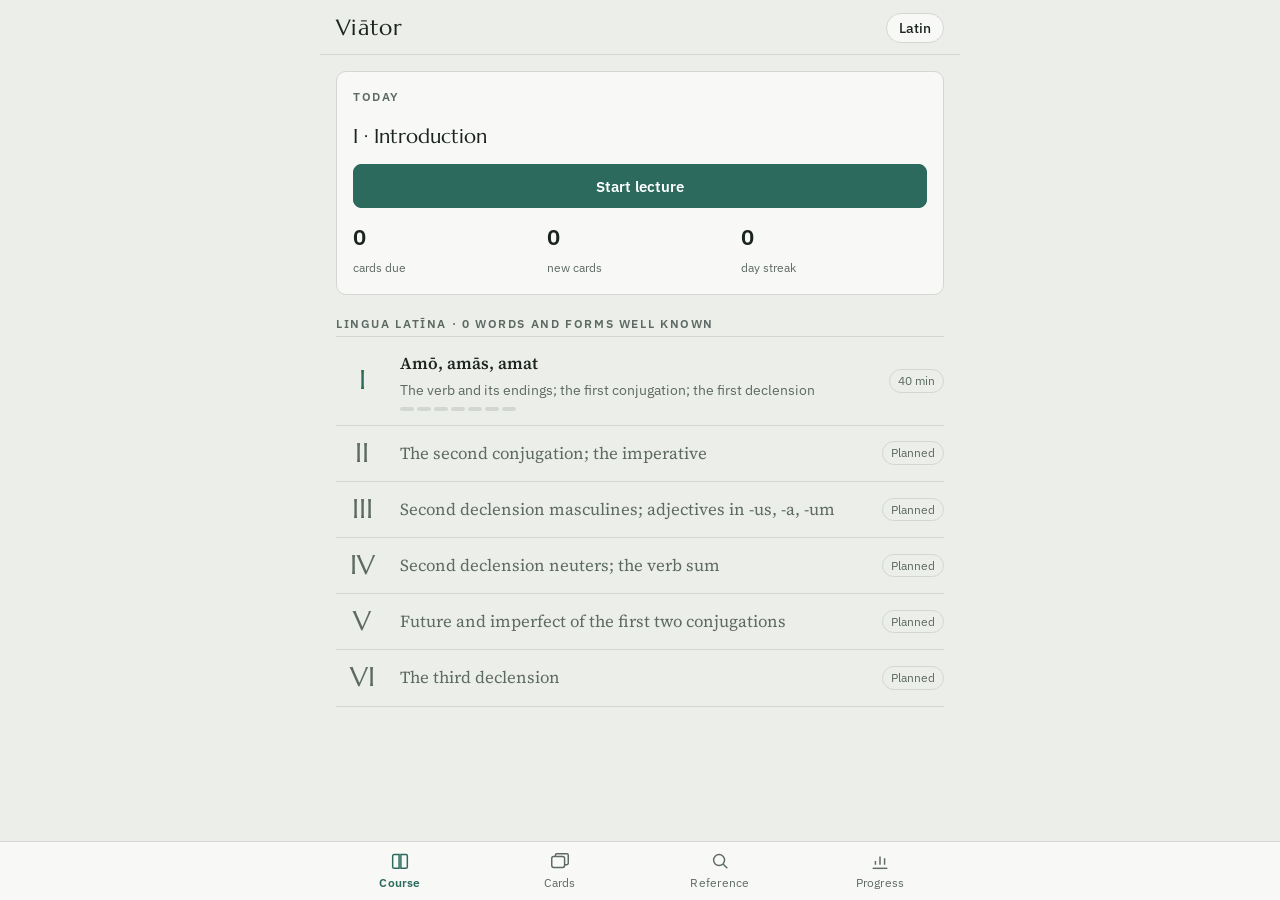
==== index.html @ f695221a "Viātor: Latin Lecture I prototype Language-independent engine, Lecture I content, offline support, b" ====
<!doctype html>
<html lang="en-GB">
<head>
<meta charset="utf-8">
<meta name="viewport" content="width=device-width, initial-scale=1, viewport-fit=cover">
<title>Viātor</title>
<meta name="theme-color" content="#eceee9" media="(prefers-color-scheme: light)">
<meta name="theme-color" content="#111614" media="(prefers-color-scheme: dark)">
<meta name="apple-mobile-web-app-capable" content="yes">
<meta name="mobile-web-app-capable" content="yes">
<meta name="apple-mobile-web-app-title" content="Viātor">
<meta name="apple-mobile-web-app-status-bar-style" content="default">
<link rel="manifest" href="manifest.webmanifest">
<link rel="apple-touch-icon" href="icons/icon-180.png">
<link rel="icon" href="icons/icon-192.png">
<link rel="preconnect" href="https://fonts.googleapis.com">
<link rel="preconnect" href="https://fonts.gstatic.com" crossorigin>
<link rel="stylesheet" href="https://fonts.googleapis.com/css2?family=IBM+Plex+Sans:wght@400;500;600&family=Marcellus&family=Source+Serif+4:ital,opsz,wght@0,8..60,400;0,8..60,600;1,8..60,400&display=swap">
<link rel="stylesheet" href="app.css">
</head>
<body>
<div id="app"></div>
<script src="app.js" data-content="content/"></script>
<script>
  if ('serviceWorker' in navigator && location.protocol === 'https:') {
    navigator.serviceWorker.register('sw.js').catch(function () {});
  }
</script>
</body>
</html>
---- app.css ----
/* Viātor — phone-first study app. Layout: single column, sticky header, fixed tab bar at the bottom. */
:root {
  --bg: #eceee9;
  --surface: #f8f9f6;
  --ink: #1c2421;
  --muted: #5d6964;
  --line: #d2d8d1;
  --accent: #2b6a5d;
  --accent-ink: #ffffff;
  --accent-soft: #d6e5df;
  --ochre: #93650f;
  --good: #2c7a4c;
  --good-soft: #dcefe2;
  --bad: #ad3a2e;
  --bad-soft: #f4dfdb;
  --font-display: "Marcellus", "Trajan Pro", Georgia, serif;
  --font-text: "Source Serif 4", "Iowan Old Style", Georgia, serif;
  --font-ui: "IBM Plex Sans", -apple-system, "Segoe UI", Roboto, sans-serif;
  --radius: 10px;
  --tabbar-h: 58px;
}
@media (prefers-color-scheme: dark) {
  :root:not([data-theme="light"]) {
    --bg: #111614; --surface: #19201d; --ink: #e3e9e5; --muted: #93a19b; --line: #2b3531;
    --accent: #6cb7a4; --accent-ink: #0c1311; --accent-soft: #1e3530; --ochre: #d6a649;
    --good: #6cc48f; --good-soft: #1b3326; --bad: #e27b6f; --bad-soft: #3a211e;
    color-scheme: dark;
  }
}
:root[data-theme="dark"] {
  --bg: #111614; --surface: #19201d; --ink: #e3e9e5; --muted: #93a19b; --line: #2b3531;
  --accent: #6cb7a4; --accent-ink: #0c1311; --accent-soft: #1e3530; --ochre: #d6a649;
  --good: #6cc48f; --good-soft: #1b3326; --bad: #e27b6f; --bad-soft: #3a211e;
  color-scheme: dark;
}

* { box-sizing: border-box; }
html, body { background: var(--bg); color: var(--ink); }
body {
  margin: 0;
  font-family: var(--font-ui);
  font-size: 16px;
  line-height: 1.5;
  -webkit-text-size-adjust: 100%;
  -webkit-tap-highlight-color: transparent;
}
body::before {
  content: ""; position: fixed; inset: 0 0 auto; height: env(safe-area-inset-top, 0px);
  z-index: 10; background: var(--bg);
}
button, input, textarea, select { font: inherit; color: inherit; }
button { cursor: pointer; }
:focus-visible { outline: 2px solid var(--accent); outline-offset: 2px; }

.app { max-width: 640px; margin: 0 auto; min-height: 100%; padding-bottom: calc(var(--tabbar-h) + env(safe-area-inset-bottom, 0px) + 24px); }
.gutter { padding-left: max(16px, env(safe-area-inset-left, 0px)); padding-right: max(16px, env(safe-area-inset-right, 0px)); }

/* Header */
.top {
  position: sticky; top: env(safe-area-inset-top, 0px); z-index: 5;
  background: var(--bg);
  display: flex; align-items: center; gap: 12px;
  padding-block: 12px 10px;
  border-bottom: 1px solid var(--line);
}
.brand { font-family: var(--font-display); font-size: 1.35rem; letter-spacing: 0.06em; margin: 0; }
.top .spacer { flex: 1; }
.coursepick {
  border: 1px solid var(--line); background: var(--surface); border-radius: 999px;
  padding: 4px 12px; font-size: 0.85rem; font-weight: 500;
}
.back { background: none; border: 0; padding: 4px 0; color: var(--accent); font-weight: 500; }

/* Tab bar */
.tabs {
  position: fixed; left: 0; right: 0; bottom: 0; z-index: 6;
  background: var(--surface); border-top: 1px solid var(--line);
  padding-bottom: env(safe-area-inset-bottom, 0px);
  padding-left: env(safe-area-inset-left, 0px); padding-right: env(safe-area-inset-right, 0px);
}
.tabs-inner { max-width: 640px; margin: 0 auto; display: grid; grid-template-columns: repeat(4, 1fr); height: var(--tabbar-h); }
.tab { background: none; border: 0; display: flex; flex-direction: column; align-items: center; justify-content: center; gap: 2px; font-size: 0.72rem; color: var(--muted); letter-spacing: 0.02em; position: relative; }
.tab svg { width: 22px; height: 22px; stroke: currentColor; fill: none; stroke-width: 1.6; }
.tab[aria-current="page"] { color: var(--accent); font-weight: 600; }
.tab .badge { position: absolute; top: 6px; left: 54%; background: var(--accent); color: var(--accent-ink); font-size: 0.65rem; border-radius: 999px; padding: 0 5px; line-height: 16px; min-width: 16px; text-align: center; font-variant-numeric: tabular-nums; }

/* Generic */
main { padding-block: 16px; display: flex; flex-direction: column; gap: 20px; }
h1, h2, h3 { text-wrap: balance; }
h2.section { font-family: var(--font-display); font-weight: 400; font-size: 1.5rem; margin: 0; letter-spacing: 0.02em; }
.eyebrow { font-size: 0.72rem; text-transform: uppercase; letter-spacing: 0.14em; color: var(--muted); font-weight: 600; margin: 0 0 4px; }
.muted { color: var(--muted); }
.small { font-size: 0.85rem; }
.stack { display: flex; flex-direction: column; gap: 12px; }
.row { display: flex; gap: 8px; flex-wrap: wrap; align-items: center; }
.panel { background: var(--surface); border: 1px solid var(--line); border-radius: var(--radius); padding: 16px; }
.btn {
  border: 1px solid var(--accent); background: var(--accent); color: var(--accent-ink);
  border-radius: 8px; padding: 10px 16px; font-weight: 600; font-size: 0.95rem; min-height: 44px;
}
.btn.ghost { background: transparent; color: var(--accent); }
.btn.quiet { background: transparent; border-color: var(--line); color: var(--ink); font-weight: 500; }
.btn.danger { background: transparent; border-color: var(--bad); color: var(--bad); }
.btn.wide { width: 100%; }
.btn:disabled { opacity: 0.45; cursor: default; }

/* Latin text */
.la { font-family: var(--font-text); font-weight: 600; }
.prose { font-family: var(--font-text); font-size: 1.06rem; line-height: 1.62; }
.prose p, .prose ul, .prose ol { margin: 0 0 0.85em; max-width: 65ch; }
.prose h3 { font-family: var(--font-ui); font-size: 0.8rem; text-transform: uppercase; letter-spacing: 0.12em; color: var(--muted); margin: 1.4em 0 0.5em; }
.prose li { margin-bottom: 0.35em; }
.prose .aside { font-size: 0.95rem; color: var(--muted); border-left: 2px solid var(--ochre); padding-left: 12px; }
.prose .big { font-size: 1.5rem; margin-bottom: 0.3em; }
.gl { font-family: var(--font-ui); font-size: 0.82rem; color: var(--muted); font-weight: 400; }
.tablewrap { overflow-x: auto; margin: 0 0 1em; }
table { border-collapse: collapse; font-size: 0.98rem; min-width: 100%; }
th, td { text-align: left; padding: 7px 10px; border-bottom: 1px solid var(--line); vertical-align: top; }
thead th { font-family: var(--font-ui); font-size: 0.72rem; text-transform: uppercase; letter-spacing: 0.1em; color: var(--muted); font-weight: 600; }
tbody th { font-family: var(--font-ui); font-size: 0.85rem; font-weight: 500; color: var(--muted); white-space: nowrap; }

/* Home */
.today { display: grid; gap: 12px; }
.today .lead { font-family: var(--font-display); font-size: 1.25rem; margin: 0; }
.stats3 { display: grid; grid-template-columns: repeat(3, 1fr); gap: 8px; }
.stat { text-align: left; }
.stat b { display: block; font-size: 1.4rem; font-variant-numeric: tabular-nums; font-weight: 600; }
.stat span { font-size: 0.75rem; color: var(--muted); }
.nudge { border: 1px solid var(--ochre); border-radius: var(--radius); padding: 12px 14px; display: flex; gap: 12px; align-items: center; flex-wrap: wrap; font-size: 0.92rem; }
.nudge p { margin: 0; flex: 1 1 200px; min-width: 0; }

.lectures { display: flex; flex-direction: column; border-top: 1px solid var(--line); }
.lect { display: grid; grid-template-columns: 52px 1fr auto; gap: 12px; align-items: center; padding: 14px 0; border-bottom: 1px solid var(--line); background: none; border-left: 0; border-right: 0; border-top: 0; text-align: left; width: 100%; }
.lect .num { font-family: var(--font-display); font-size: 1.7rem; text-align: center; color: var(--accent); line-height: 1; }
.lect .t { font-family: var(--font-text); font-weight: 600; font-size: 1.05rem; }
.lect .s { font-size: 0.85rem; color: var(--muted); }
.lect.planned .num, .lect.planned .t { color: var(--muted); font-weight: 400; }
.lect.planned { cursor: default; }
.dots { display: flex; gap: 3px; margin-top: 6px; }
.dots i { width: 14px; height: 4px; border-radius: 2px; background: var(--line); }
.dots i.on { background: var(--accent); }
.pill { font-size: 0.72rem; border-radius: 999px; padding: 2px 8px; border: 1px solid var(--line); color: var(--muted); white-space: nowrap; }
.pill.done { border-color: var(--good); color: var(--good); }

/* Lecture */
.lhead { display: grid; grid-template-columns: auto 1fr; gap: 16px; align-items: center; }
.lhead .numeral { font-family: var(--font-display); font-size: 3.4rem; line-height: 0.85; color: var(--accent); }
.lhead h1 { font-family: var(--font-text); font-size: 1.5rem; margin: 0; line-height: 1.2; }
.lhead p { margin: 4px 0 0; color: var(--muted); font-size: 0.9rem; }
.chips { display: flex; gap: 6px; overflow-x: auto; padding-bottom: 4px; scrollbar-width: none; margin: 0 calc(-1 * max(16px, env(safe-area-inset-left, 0px))); padding-left: max(16px, env(safe-area-inset-left, 0px)); padding-right: 16px; }
.chips::-webkit-scrollbar { display: none; }
.chip { flex: none; border: 1px solid var(--line); background: var(--surface); border-radius: 999px; padding: 6px 12px; font-size: 0.85rem; display: flex; align-items: center; gap: 6px; }
.chip[aria-current="true"] { background: var(--accent); border-color: var(--accent); color: var(--accent-ink); }
.chip .tick { width: 7px; height: 7px; border-radius: 50%; background: var(--line); }
.chip.done .tick { background: var(--good); }
.chip[aria-current="true"] .tick { background: var(--accent-ink); }

.gblock { border-top: 1px solid var(--line); padding-top: 14px; }
.gblock h3.gt { font-family: var(--font-ui); font-size: 1rem; margin: 0 0 8px; text-transform: none; letter-spacing: 0; color: var(--ink); }

/* Vocabulary */
.vlist { display: flex; flex-direction: column; }
.vitem { padding: 12px 0; border-bottom: 1px solid var(--line); display: grid; gap: 2px; }
.vitem .vla { font-family: var(--font-text); font-weight: 600; font-size: 1.08rem; }
.vitem .vmeta { font-size: 0.8rem; color: var(--muted); }
.vitem .ven { font-size: 0.98rem; }
.vitem .vstress { font-size: 0.8rem; color: var(--ochre); letter-spacing: 0.04em; font-variant-numeric: tabular-nums; }
.vitem .vnote { font-size: 0.85rem; color: var(--muted); }
.g-tag { font-size: 0.7rem; border: 1px solid var(--line); border-radius: 4px; padding: 0 5px; margin-left: 6px; font-family: var(--font-ui); font-weight: 500; color: var(--muted); vertical-align: 2px; }
.speak { border: 1px solid var(--line); background: none; border-radius: 6px; padding: 2px 8px; font-size: 0.8rem; margin-left: 8px; }

/* Exercises */
.exhead { display: flex; justify-content: space-between; align-items: center; font-size: 0.85rem; color: var(--muted); }
.bar { height: 4px; background: var(--line); border-radius: 2px; overflow: hidden; }
.bar > i { display: block; height: 100%; background: var(--accent); transition: width 0.3s; }
.q { font-family: var(--font-text); font-size: 1.15rem; line-height: 1.45; margin: 0; }
.q .hint { display: block; font-family: var(--font-ui); font-size: 0.85rem; color: var(--muted); margin-top: 4px; }
.opts { display: flex; flex-direction: column; gap: 8px; }
.opt { text-align: left; border: 1px solid var(--line); background: var(--surface); border-radius: 8px; padding: 12px 14px; min-height: 48px; font-size: 1rem; }
.opt.right { border-color: var(--good); background: var(--good-soft); }
.opt.wrong { border-color: var(--bad); background: var(--bad-soft); }
.field { width: 100%; border: 1px solid var(--line); background: var(--surface); border-radius: 8px; padding: 12px; font-family: var(--font-text); font-size: 1.1rem; min-height: 48px; }
.field.right { border-color: var(--good); background: var(--good-soft); }
.field.wrong { border-color: var(--bad); background: var(--bad-soft); }
textarea.field { min-height: 88px; resize: vertical; }
.kbd { display: flex; gap: 6px; flex-wrap: wrap; }
.kbd button { border: 1px solid var(--line); background: var(--surface); border-radius: 6px; min-width: 40px; min-height: 40px; font-family: var(--font-text); font-size: 1.1rem; }
.feedback { border-radius: 8px; padding: 12px 14px; font-size: 0.95rem; }
.feedback.ok { background: var(--good-soft); border: 1px solid var(--good); }
.feedback.no { background: var(--bad-soft); border: 1px solid var(--bad); }
.feedback b { display: block; margin-bottom: 2px; }
.feedback .la { font-weight: 600; }

.ptable { width: 100%; }
.ptable td { padding: 4px; }
.ptable input { width: 100%; min-width: 0; border: 1px solid var(--line); background: var(--surface); border-radius: 6px; padding: 8px; font-family: var(--font-text); font-size: 1rem; }
.ptable input.right { border-color: var(--good); background: var(--good-soft); }
.ptable input.wrong { border-color: var(--bad); background: var(--bad-soft); }
.ptable .sol { display: block; font-size: 0.8rem; color: var(--bad); padding: 2px 4px 0; font-family: var(--font-text); }

.match { display: grid; grid-template-columns: 1fr 1fr; gap: 8px; }
.match .col { display: flex; flex-direction: column; gap: 8px; min-width: 0; }
.match button { border: 1px solid var(--line); background: var(--surface); border-radius: 8px; padding: 10px; min-height: 48px; text-align: left; font-size: 0.95rem; overflow-wrap: anywhere; }
.match button.sel { border-color: var(--accent); box-shadow: inset 0 0 0 1px var(--accent); }
.match button.matched { opacity: 0.45; border-color: var(--good); }
.match button.miss { border-color: var(--bad); background: var(--bad-soft); }

.order-line { min-height: 56px; border: 1px dashed var(--line); border-radius: 8px; padding: 8px; display: flex; flex-wrap: wrap; gap: 6px; align-items: flex-start; }
.order-bank { display: flex; flex-wrap: wrap; gap: 6px; }
.tok { border: 1px solid var(--line); background: var(--surface); border-radius: 6px; padding: 8px 10px; font-size: 0.95rem; }
.order-line .tok { background: var(--accent-soft); border-color: var(--accent); }

/* Reading */
.reading { font-family: var(--font-text); font-size: 1.2rem; line-height: 1.85; }
.reading .w { cursor: pointer; border-radius: 3px; padding: 0 1px; }
.reading .w.sel { background: var(--accent-soft); box-shadow: 0 2px 0 var(--accent); }
.reading .w.new { text-decoration: underline dotted var(--ochre); text-underline-offset: 4px; }
.glossbox { position: sticky; bottom: calc(var(--tabbar-h) + env(safe-area-inset-bottom, 0px) + 8px); background: var(--surface); border: 1px solid var(--accent); border-radius: var(--radius); padding: 12px 14px; font-size: 0.95rem; }
.glossbox .la { font-size: 1.05rem; }

/* Flashcards */
.deckpick { display: grid; grid-template-columns: repeat(3, 1fr); gap: 6px; }
.seg { border: 1px solid var(--line); background: var(--surface); border-radius: 8px; padding: 10px 6px; font-size: 0.88rem; }
.seg[aria-pressed="true"] { background: var(--accent); color: var(--accent-ink); border-color: var(--accent); font-weight: 600; }
.card {
  background: var(--surface); border: 1px solid var(--line); border-radius: 14px;
  min-height: 260px; padding: 24px 20px; display: flex; flex-direction: column; justify-content: center; align-items: center; text-align: center; gap: 12px;
  width: 100%;
}
.card .front { font-family: var(--font-text); font-size: 1.7rem; font-weight: 600; line-height: 1.25; overflow-wrap: anywhere; }
.card .front.small { font-size: 1.15rem; font-family: var(--font-ui); font-weight: 500; }
.card .answer { font-family: var(--font-text); font-size: 1.2rem; border-top: 1px solid var(--line); padding-top: 12px; width: 100%; overflow-wrap: anywhere; }
.card .meta { font-size: 0.8rem; color: var(--muted); }
.card .tapnote { font-size: 0.8rem; color: var(--muted); }
.grade { display: grid; grid-template-columns: repeat(3, 1fr); gap: 8px; }
.grade .btn { padding: 10px 4px; }
.grade small { display: block; font-weight: 400; font-size: 0.72rem; opacity: 0.85; }

/* Progress */
.boxes { display: grid; grid-template-columns: repeat(8, 1fr); gap: 4px; align-items: end; height: 90px; }
.boxes div { display: flex; flex-direction: column; justify-content: flex-end; align-items: center; height: 100%; gap: 4px; }
.boxes i { width: 100%; background: var(--accent); border-radius: 3px 3px 0 0; min-height: 2px; }
.boxes span { font-size: 0.7rem; color: var(--muted); font-variant-numeric: tabular-nums; }
.kv { display: grid; grid-template-columns: 1fr auto; gap: 6px 12px; font-size: 0.95rem; }
.kv dt { color: var(--muted); }
.kv dd { margin: 0; text-align: right; font-variant-numeric: tabular-nums; }
.setting { display: flex; justify-content: space-between; align-items: center; gap: 12px; padding: 10px 0; border-bottom: 1px solid var(--line); }
.setting:last-child { border-bottom: 0; }
.setting label { flex: 1; min-width: 0; }
.setting small { display: block; color: var(--muted); font-size: 0.8rem; }
.switch { appearance: none; -webkit-appearance: none; width: 46px; height: 28px; border-radius: 14px; background: var(--line); position: relative; flex: none; border: 0; }
.switch::after { content: ""; position: absolute; top: 3px; left: 3px; width: 22px; height: 22px; border-radius: 50%; background: var(--surface); transition: left 0.2s; }
.switch:checked { background: var(--accent); }
.switch:checked::after { left: 21px; }
select.field { min-height: 40px; padding: 6px 10px; font-family: var(--font-ui); font-size: 0.95rem; width: auto; }

.search { position: sticky; top: calc(env(safe-area-inset-top, 0px) + 56px); z-index: 4; background: var(--bg); padding-block: 4px 8px; }
.toast { position: fixed; left: 50%; transform: translateX(-50%); bottom: calc(var(--tabbar-h) + env(safe-area-inset-bottom, 0px) + 16px); background: var(--ink); color: var(--bg); padding: 10px 16px; border-radius: 8px; font-size: 0.9rem; z-index: 20; max-width: calc(100% - 32px); }

@media (prefers-reduced-motion: reduce) { * { transition: none !important; animation: none !important; } }
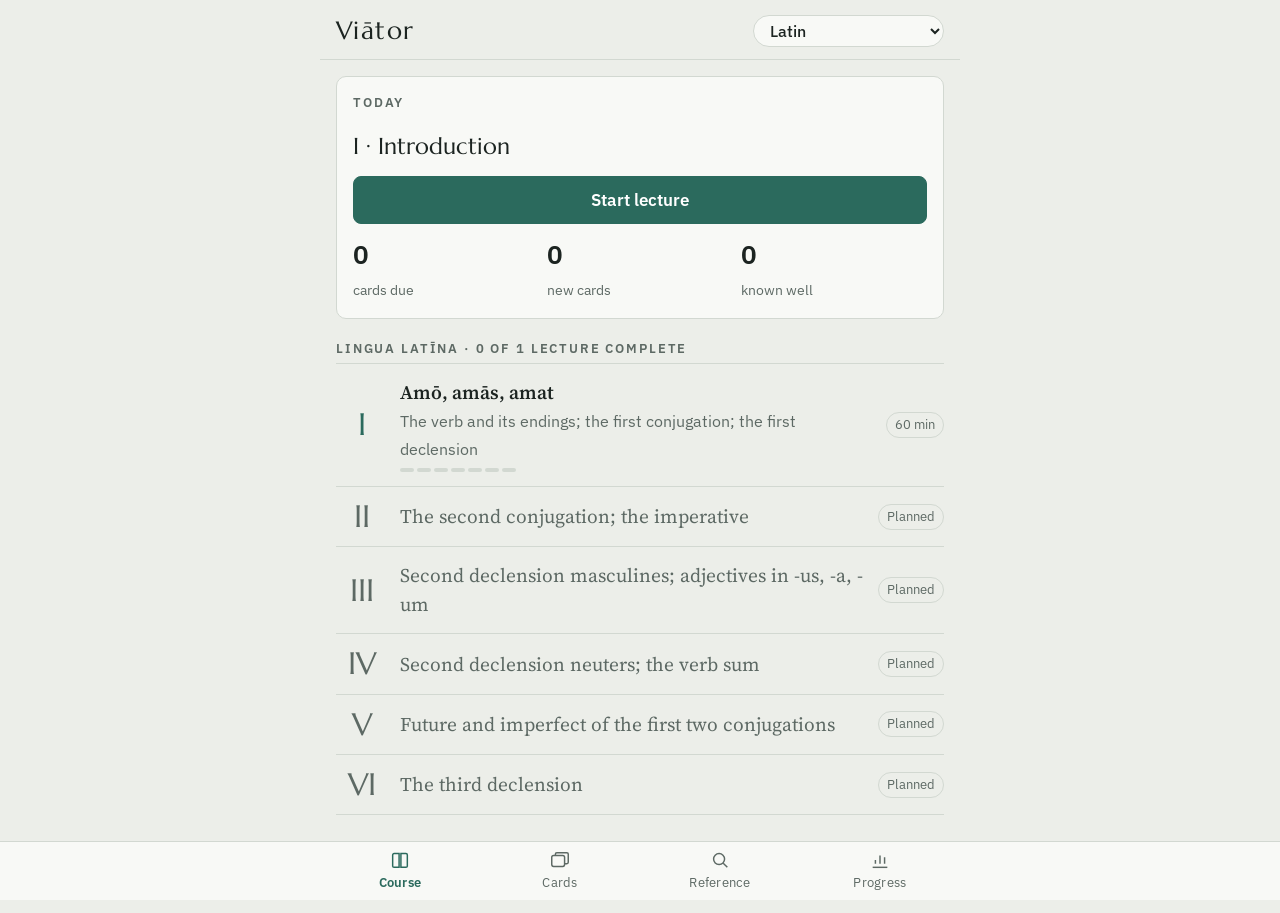
==== commit 6735c14d: "Reload automatically when a new version arrives; add Check for updates and Reload app files Co-Autho" ====
--- a/index.html
+++ b/index.html
@@ -23,7 +23,13 @@
 <script src="app.js" data-content="content/"></script>
 <script>
   if ('serviceWorker' in navigator && location.protocol === 'https:') {
-    navigator.serviceWorker.register('sw.js').catch(function () {});
+    // When a new version has been downloaded and takes over, reload once so it shows straight away.
+    var hadController = !!navigator.serviceWorker.controller, reloaded = false;
+    navigator.serviceWorker.addEventListener('controllerchange', function () {
+      if (!hadController || reloaded) { hadController = true; return; }
+      reloaded = true; location.reload();
+    });
+    navigator.serviceWorker.register('sw.js').then(function (reg) { reg.update(); }).catch(function () {});
   }
 </script>
 </body>
--- a/app.css
+++ b/app.css
@@ -35,11 +35,12 @@
 }
 
 * { box-sizing: border-box; }
+html { font-size: calc(16px * var(--scale, 1.15)); }
 html, body { background: var(--bg); color: var(--ink); }
 body {
   margin: 0;
   font-family: var(--font-ui);
-  font-size: 16px;
+  font-size: 1rem;
   line-height: 1.5;
   -webkit-text-size-adjust: 100%;
   -webkit-tap-highlight-color: transparent;
@@ -258,3 +259,18 @@
 .toast { position: fixed; left: 50%; transform: translateX(-50%); bottom: calc(var(--tabbar-h) + env(safe-area-inset-bottom, 0px) + 16px); background: var(--ink); color: var(--bg); padding: 10px 16px; border-radius: 8px; font-size: 0.9rem; z-index: 20; max-width: calc(100% - 32px); }
 
 @media (prefers-reduced-motion: reduce) { * { transition: none !important; animation: none !important; } }
+
+/* Grammar jump list, reading notes */
+.jump { display: flex; flex-direction: column; border-top: 1px solid var(--line); }
+.jump button { text-align: left; background: none; border: 0; border-bottom: 1px solid var(--line); padding: 10px 0; font-size: 0.95rem; color: var(--accent); min-height: 44px; }
+.gblock { scroll-margin-top: calc(env(safe-area-inset-top, 0px) + 64px); }
+details.panel summary { cursor: pointer; font-weight: 500; }
+.notes { margin: 12px 0 0; display: grid; gap: 4px; }
+.notes dt { font-family: var(--font-text); font-weight: 600; margin-top: 10px; }
+.notes dt:first-child { margin-top: 0; }
+.notes dd { margin: 0; font-size: 0.98rem; }
+.notes dd p { margin: 0; }
+
+/* Two-way toggle (reading: normalised / as written) */
+.deckpick.two { grid-template-columns: repeat(2, 1fr); }
+.ven .muted { font-size: 0.9em; }
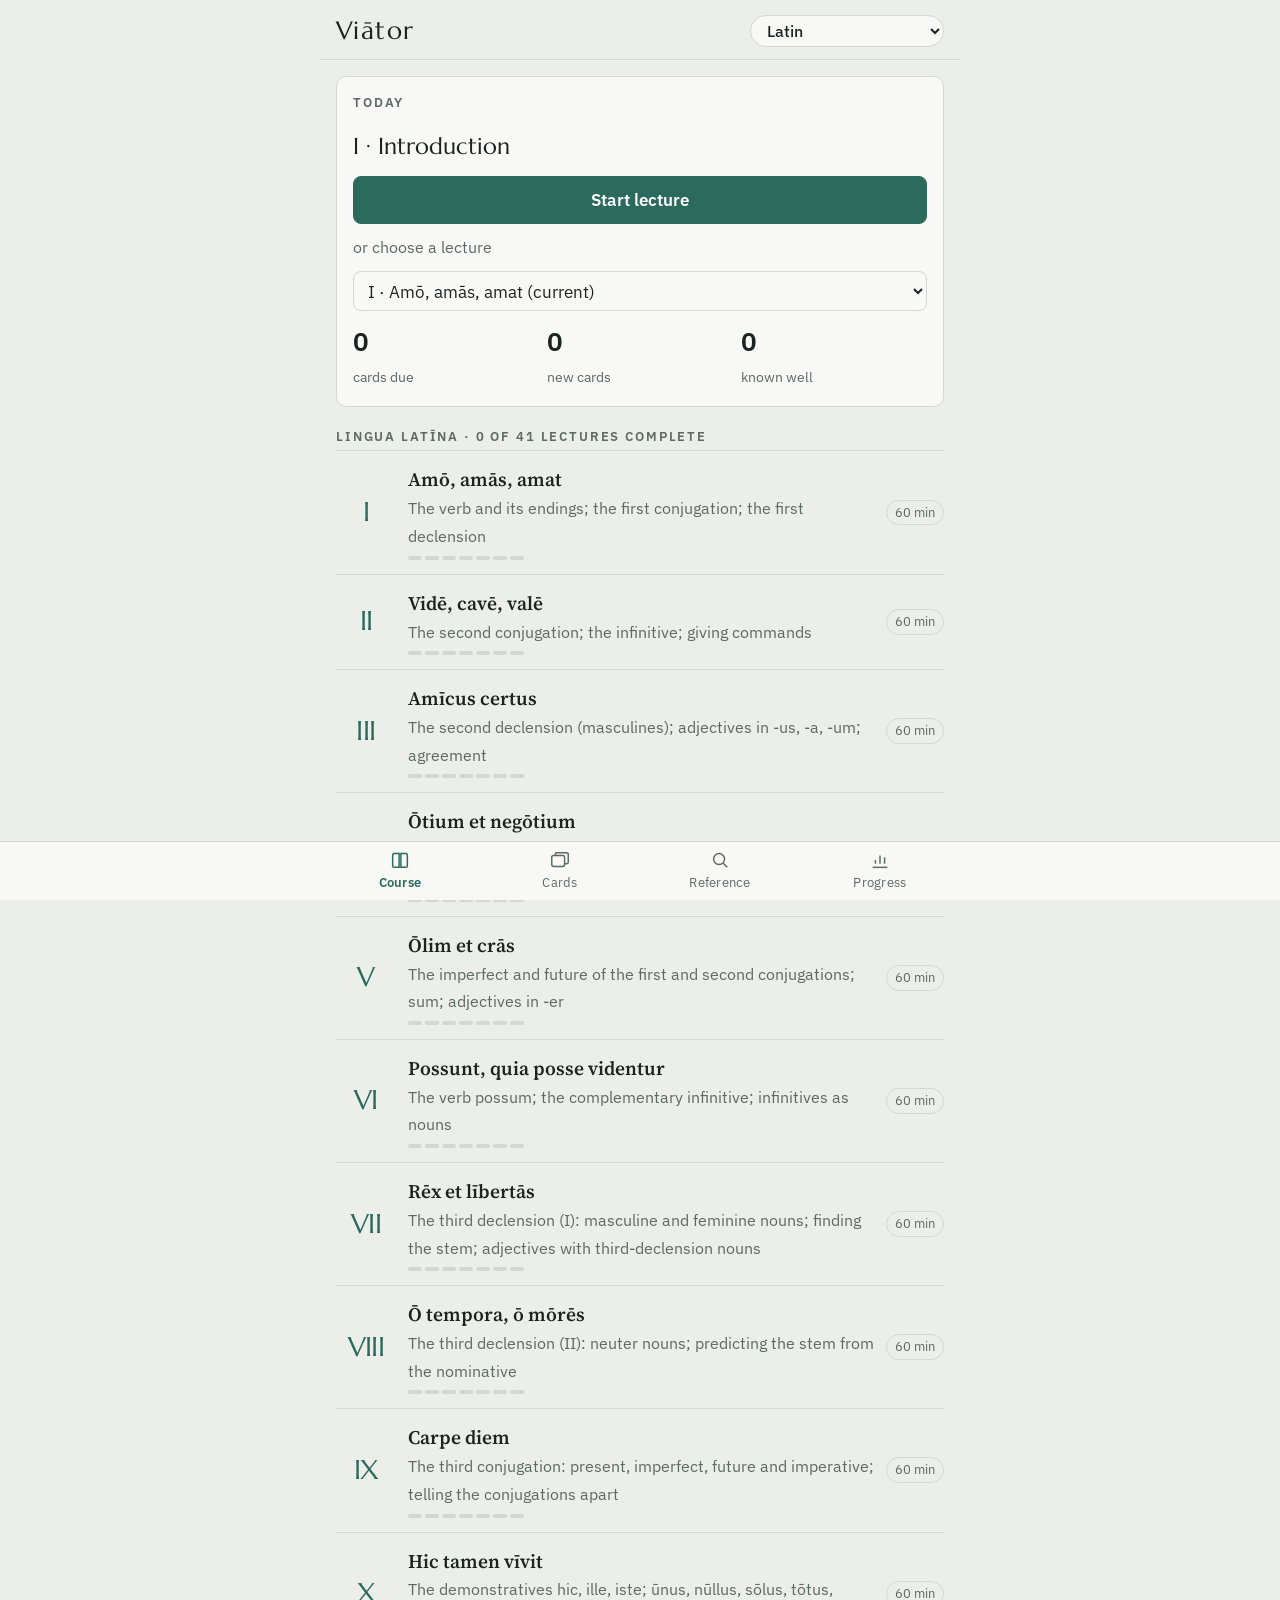
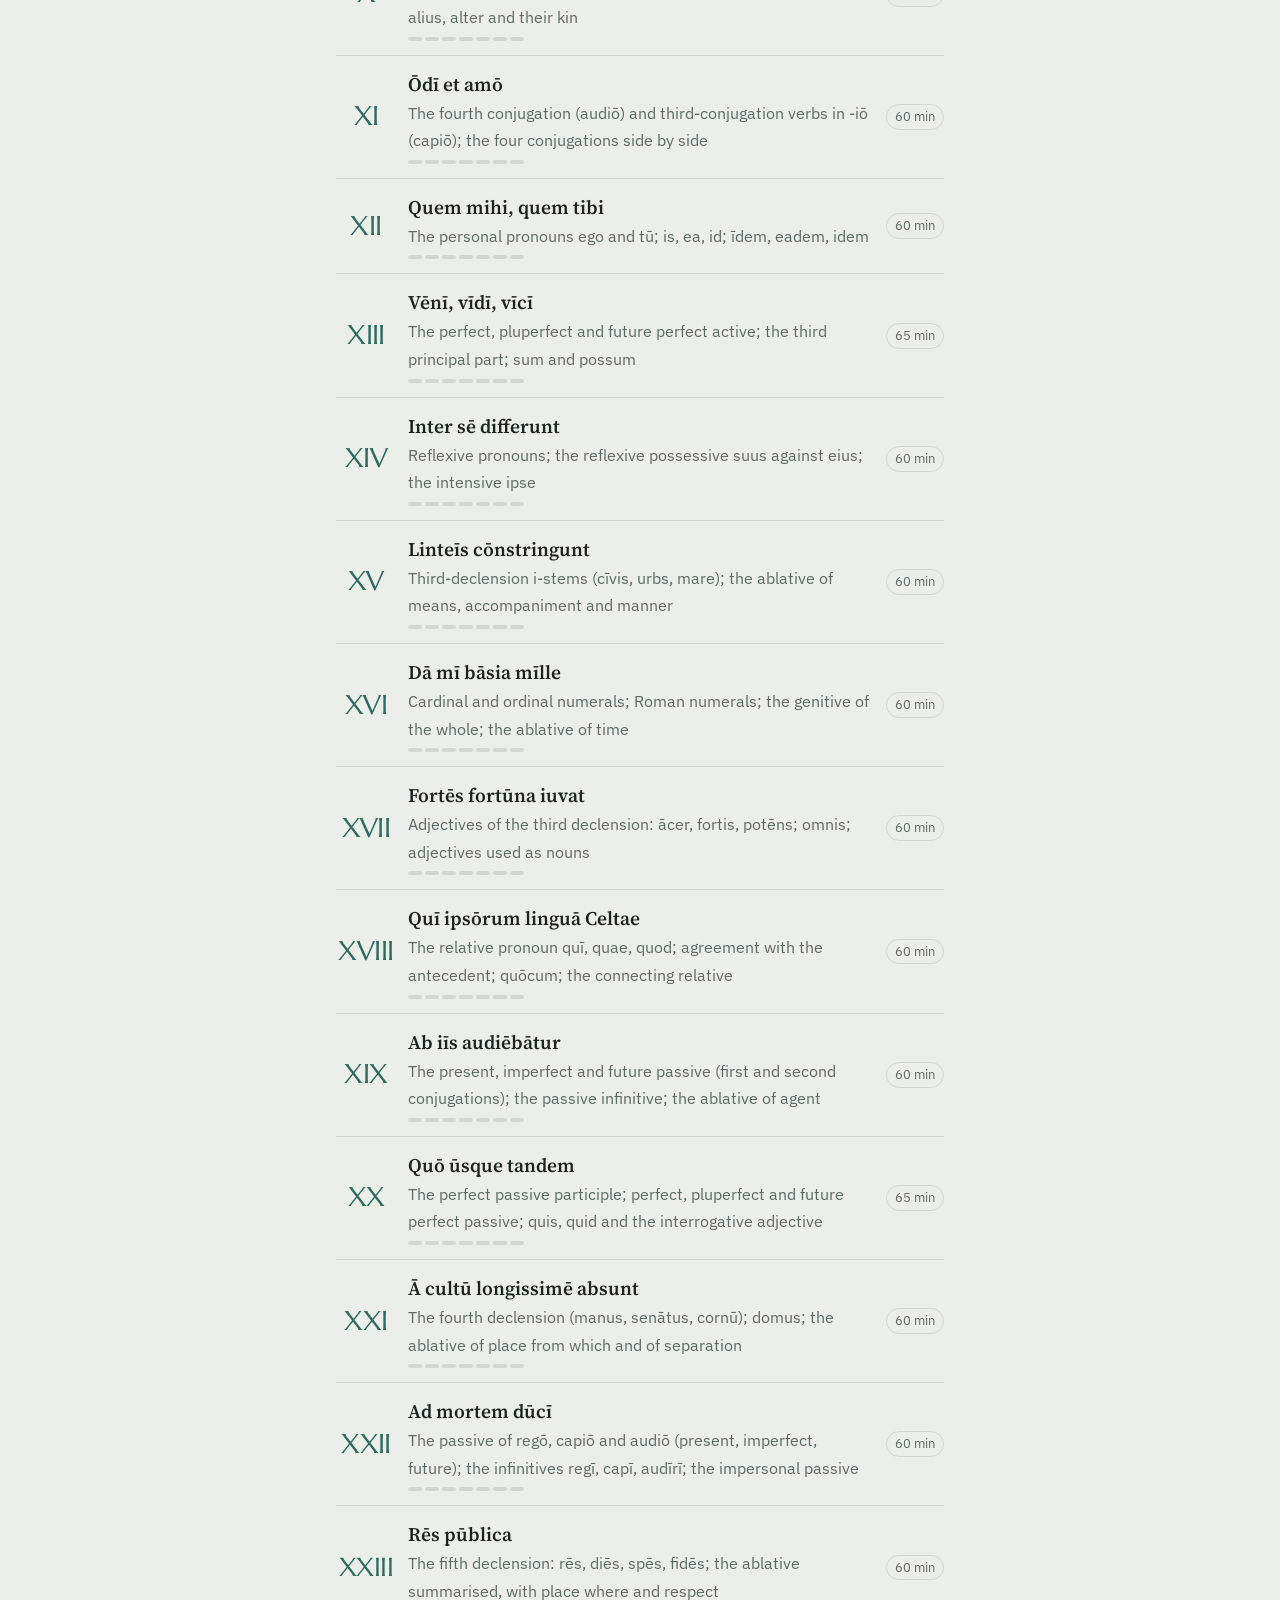
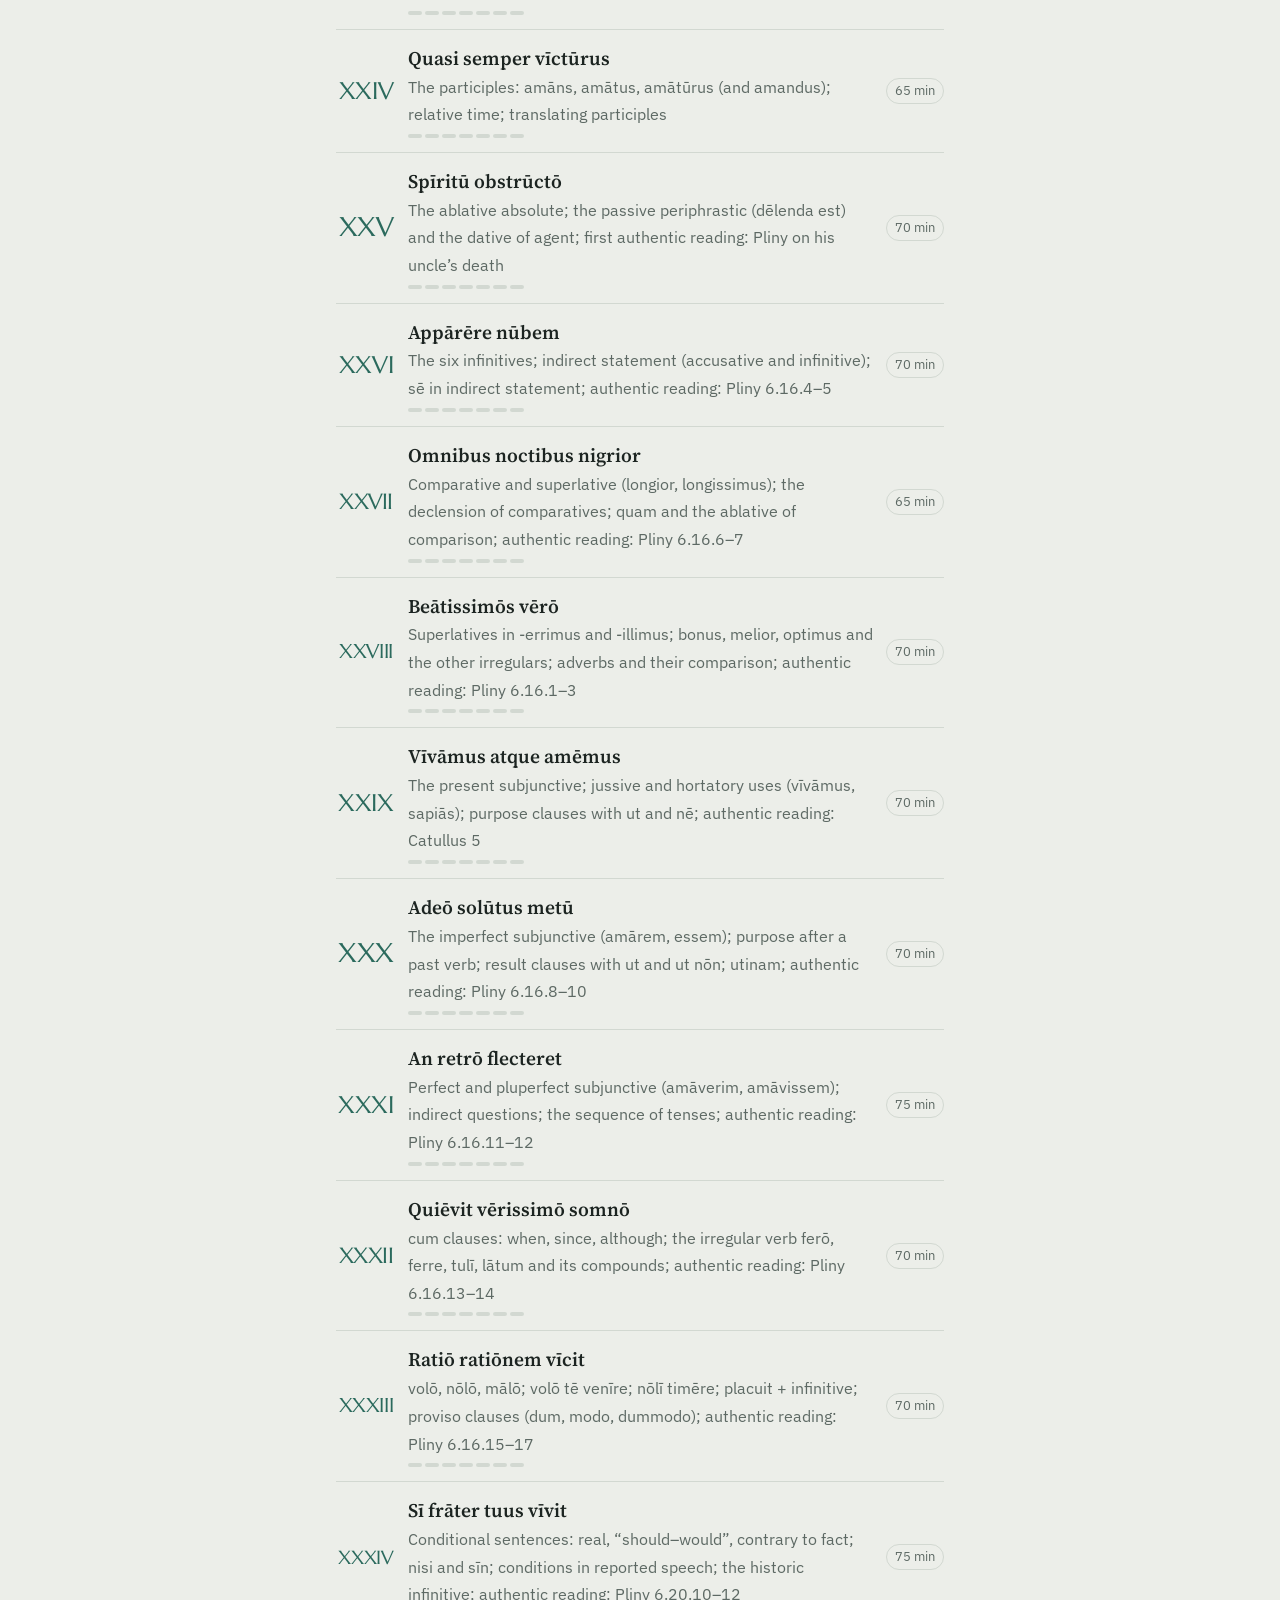
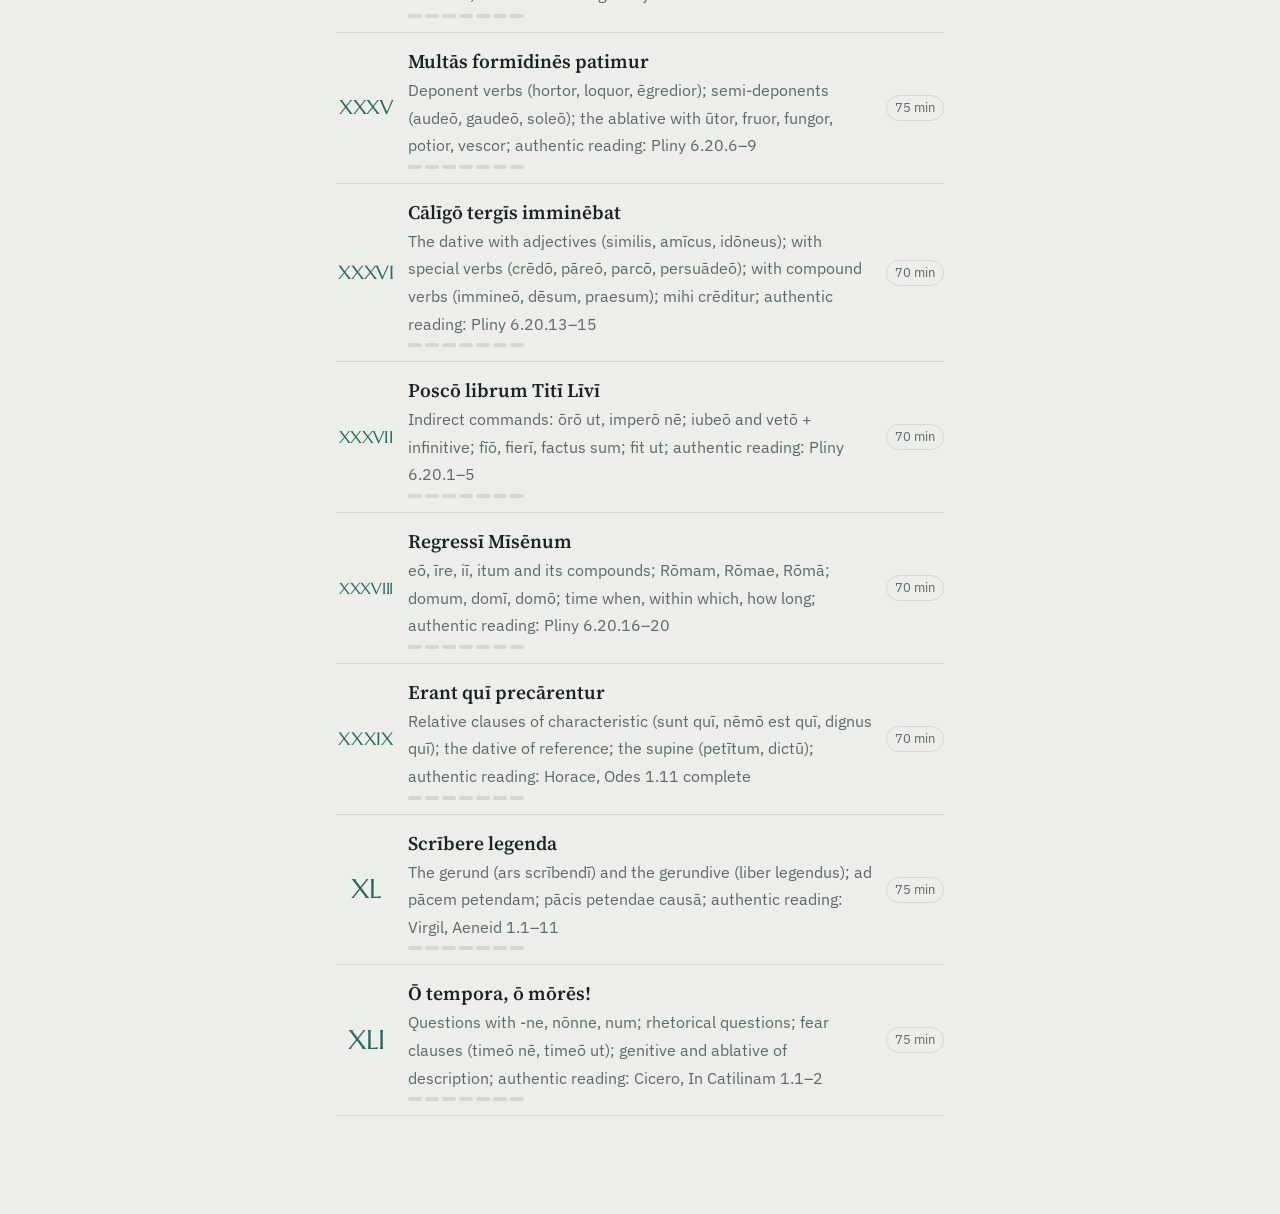
==== commit c5a73508: "Engine review fixes: safer updates, progress and loading; test runner - An update no longer reloads " ====
--- a/index.html
+++ b/index.html
@@ -16,6 +16,7 @@
 <link rel="preconnect" href="https://fonts.googleapis.com">
 <link rel="preconnect" href="https://fonts.gstatic.com" crossorigin>
 <link rel="stylesheet" href="https://fonts.googleapis.com/css2?family=IBM+Plex+Sans:wght@400;500;600&family=Marcellus&family=Source+Serif+4:ital,opsz,wght@0,8..60,400;0,8..60,600;1,8..60,400&display=swap">
+<link rel="stylesheet" href="https://fonts.googleapis.com/css2?family=Noto+Serif&text=%EA%9D%9B%EA%9D%91%EA%9D%93%E2%81%8A%E2%82%B0%C5%BF%EA%9D%B0&display=swap">
 <link rel="stylesheet" href="app.css">
 </head>
 <body>
@@ -23,11 +24,13 @@
 <script src="app.js" data-content="content/"></script>
 <script>
   if ('serviceWorker' in navigator && location.protocol === 'https:') {
-    // When a new version has been downloaded and takes over, reload once so it shows straight away.
+    // When a new version has been downloaded and takes over, the app decides when to reload (Viator.updateReady),
+    // so that an exercise or test in progress is not lost.
     var hadController = !!navigator.serviceWorker.controller, reloaded = false;
     navigator.serviceWorker.addEventListener('controllerchange', function () {
       if (!hadController || reloaded) { hadController = true; return; }
-      reloaded = true; location.reload();
+      reloaded = true;
+      if (window.Viator && window.Viator.updateReady) window.Viator.updateReady(); else location.reload();
     });
     navigator.serviceWorker.register('sw.js').then(function (reg) { reg.update(); }).catch(function () {});
   }
--- a/app.css
+++ b/app.css
@@ -14,8 +14,11 @@
   --bad: #ad3a2e;
   --bad-soft: #f4dfdb;
   --font-display: "Marcellus", "Trajan Pro", Georgia, serif;
-  --font-text: "Source Serif 4", "Iowan Old Style", Georgia, serif;
+  --font-text: "Source Serif 4", "Noto Serif", "Iowan Old Style", Georgia, serif;
   --font-ui: "IBM Plex Sans", -apple-system, "Segoe UI", Roboto, sans-serif;
+  --sea: #d4e2e3;
+  --landfill: #ece6d6;
+  --coast: #8b9a90;
   --radius: 10px;
   --tabbar-h: 58px;
 }
@@ -24,6 +27,7 @@
     --bg: #111614; --surface: #19201d; --ink: #e3e9e5; --muted: #93a19b; --line: #2b3531;
     --accent: #6cb7a4; --accent-ink: #0c1311; --accent-soft: #1e3530; --ochre: #d6a649;
     --good: #6cc48f; --good-soft: #1b3326; --bad: #e27b6f; --bad-soft: #3a211e;
+    --sea: #15242a; --landfill: #23302b; --coast: #4d5f57;
     color-scheme: dark;
   }
 }
@@ -31,6 +35,7 @@
   --bg: #111614; --surface: #19201d; --ink: #e3e9e5; --muted: #93a19b; --line: #2b3531;
   --accent: #6cb7a4; --accent-ink: #0c1311; --accent-soft: #1e3530; --ochre: #d6a649;
   --good: #6cc48f; --good-soft: #1b3326; --bad: #e27b6f; --bad-soft: #3a211e;
+  --sea: #15242a; --landfill: #23302b; --coast: #4d5f57;
   color-scheme: dark;
 }
 
@@ -131,8 +136,8 @@
 .nudge p { margin: 0; flex: 1 1 200px; min-width: 0; }
 
 .lectures { display: flex; flex-direction: column; border-top: 1px solid var(--line); }
-.lect { display: grid; grid-template-columns: 52px 1fr auto; gap: 12px; align-items: center; padding: 14px 0; border-bottom: 1px solid var(--line); background: none; border-left: 0; border-right: 0; border-top: 0; text-align: left; width: 100%; }
-.lect .num { font-family: var(--font-display); font-size: 1.7rem; text-align: center; color: var(--accent); line-height: 1; }
+.lect { display: grid; grid-template-columns: 60px 1fr auto; gap: 12px; align-items: center; padding: 14px 0; border-bottom: 1px solid var(--line); background: none; border-left: 0; border-right: 0; border-top: 0; text-align: left; width: 100%; }
+.lect .num { font-family: var(--font-display); font-size: 1.7rem; text-align: center; color: var(--accent); line-height: 1; white-space: nowrap; letter-spacing: -0.02em; }
 .lect .t { font-family: var(--font-text); font-weight: 600; font-size: 1.05rem; }
 .lect .s { font-size: 0.85rem; color: var(--muted); }
 .lect.planned .num, .lect.planned .t { color: var(--muted); font-weight: 400; }
@@ -146,6 +151,7 @@
 /* Lecture */
 .lhead { display: grid; grid-template-columns: auto 1fr; gap: 16px; align-items: center; }
 .lhead .numeral { font-family: var(--font-display); font-size: 3.4rem; line-height: 0.85; color: var(--accent); }
+.lhead .numeral { white-space: nowrap; }
 .lhead h1 { font-family: var(--font-text); font-size: 1.5rem; margin: 0; line-height: 1.2; }
 .lhead p { margin: 4px 0 0; color: var(--muted); font-size: 0.9rem; }
 .chips { display: flex; gap: 6px; overflow-x: auto; padding-bottom: 4px; scrollbar-width: none; margin: 0 calc(-1 * max(16px, env(safe-area-inset-left, 0px))); padding-left: max(16px, env(safe-area-inset-left, 0px)); padding-right: 16px; }
@@ -256,6 +262,8 @@
 select.field { min-height: 40px; padding: 6px 10px; font-family: var(--font-ui); font-size: 0.95rem; width: auto; }
 
 .search { position: sticky; top: calc(env(safe-area-inset-top, 0px) + 56px); z-index: 4; background: var(--bg); padding-block: 4px 8px; }
+.updatebar { position: fixed; left: 50%; transform: translateX(-50%); bottom: calc(var(--tabbar-h) + env(safe-area-inset-bottom, 0px) + 12px); width: min(560px, calc(100% - 32px)); box-sizing: border-box; display: flex; gap: 12px; align-items: center; justify-content: space-between; background: var(--surface); color: var(--ink); border: 1px solid var(--ochre); border-radius: var(--radius); padding: 10px 12px 10px 14px; font-family: var(--font-ui); font-size: 0.92rem; z-index: 19; box-shadow: 0 4px 16px rgba(0,0,0,.12); }
+.updatebar span { flex: 1 1 auto; min-width: 0; }
 .toast { position: fixed; left: 50%; transform: translateX(-50%); bottom: calc(var(--tabbar-h) + env(safe-area-inset-bottom, 0px) + 16px); background: var(--ink); color: var(--bg); padding: 10px 16px; border-radius: 8px; font-size: 0.9rem; z-index: 20; max-width: calc(100% - 32px); }
 
 @media (prefers-reduced-motion: reduce) { * { transition: none !important; animation: none !important; } }
@@ -274,3 +282,38 @@
 /* Two-way toggle (reading: normalised / as written) */
 .deckpick.two { grid-template-columns: repeat(2, 1fr); }
 .ven .muted { font-size: 0.9em; }
+
+/* Reading: keep line breaks in source texts */
+.reading { white-space: pre-line; }
+.prose a, .notes a { color: var(--accent); text-underline-offset: 3px; }
+
+/* Reference sub-pages */
+.refnav { margin-top: -4px; }
+.timeline { list-style: none; margin: 0; padding: 0; border-left: 2px solid var(--line); }
+.timeline li { display: grid; grid-template-columns: 4.2em 1fr; gap: 10px; padding: 0 0 16px 12px; position: relative; }
+.timeline li::before { content: ""; position: absolute; left: -6px; top: 6px; width: 10px; height: 10px; border-radius: 50%; background: var(--accent); }
+.timeline .yr { font-family: var(--font-display); color: var(--accent); font-variant-numeric: tabular-nums; }
+.timeline b { font-family: var(--font-text); font-size: 1.02rem; }
+.timeline .tltext { margin: 2px 0 0; font-size: 0.92rem; color: var(--ink); min-width: 0; }
+.timeline div { min-width: 0; }
+.mapwrap { overflow-x: auto; border: 1px solid var(--line); border-radius: var(--radius); background: var(--sea); }
+.map { display: block; width: 1000px; max-width: none; height: auto; }
+.map .sea { fill: var(--sea); }
+.map .land { fill: var(--landfill); stroke: var(--coast); stroke-width: 0.8; }
+.map .mk { fill: var(--accent); stroke: var(--surface); stroke-width: 1.5; }
+.map .mk.kontor { fill: var(--ochre); }
+.map .mk.on { stroke: var(--ink); stroke-width: 3; }
+.map .lbl { font: 500 13px var(--font-ui); fill: var(--ink); paint-order: stroke; stroke: var(--landfill); stroke-width: 3px; stroke-linejoin: round; }
+.map .lbl.major { font-weight: 700; font-size: 15px; }
+.map .hit { fill: transparent; }
+.map .place { cursor: pointer; }
+.row .chip { margin-bottom: 2px; }
+
+/* Pictures from Wikimedia Commons */
+.fig { margin: 1.1em 0; display: flex; flex-direction: column; gap: 6px; }
+.fig img { width: 100%; max-width: 100%; height: auto; border-radius: 6px; background: var(--line); min-height: 120px; object-fit: contain; }
+.fig figcaption { font-family: var(--font-ui); font-size: 0.82rem; line-height: 1.45; color: var(--muted); }
+.fig .credit { display: block; margin-top: 2px; font-size: 0.92em; }
+.fig-missing { font-family: var(--font-ui); font-size: 0.85rem; color: var(--muted); border: 1px dashed var(--line); border-radius: 6px; padding: 14px; margin: 0; }
+
+.fig a { color: var(--accent); text-underline-offset: 3px; }
